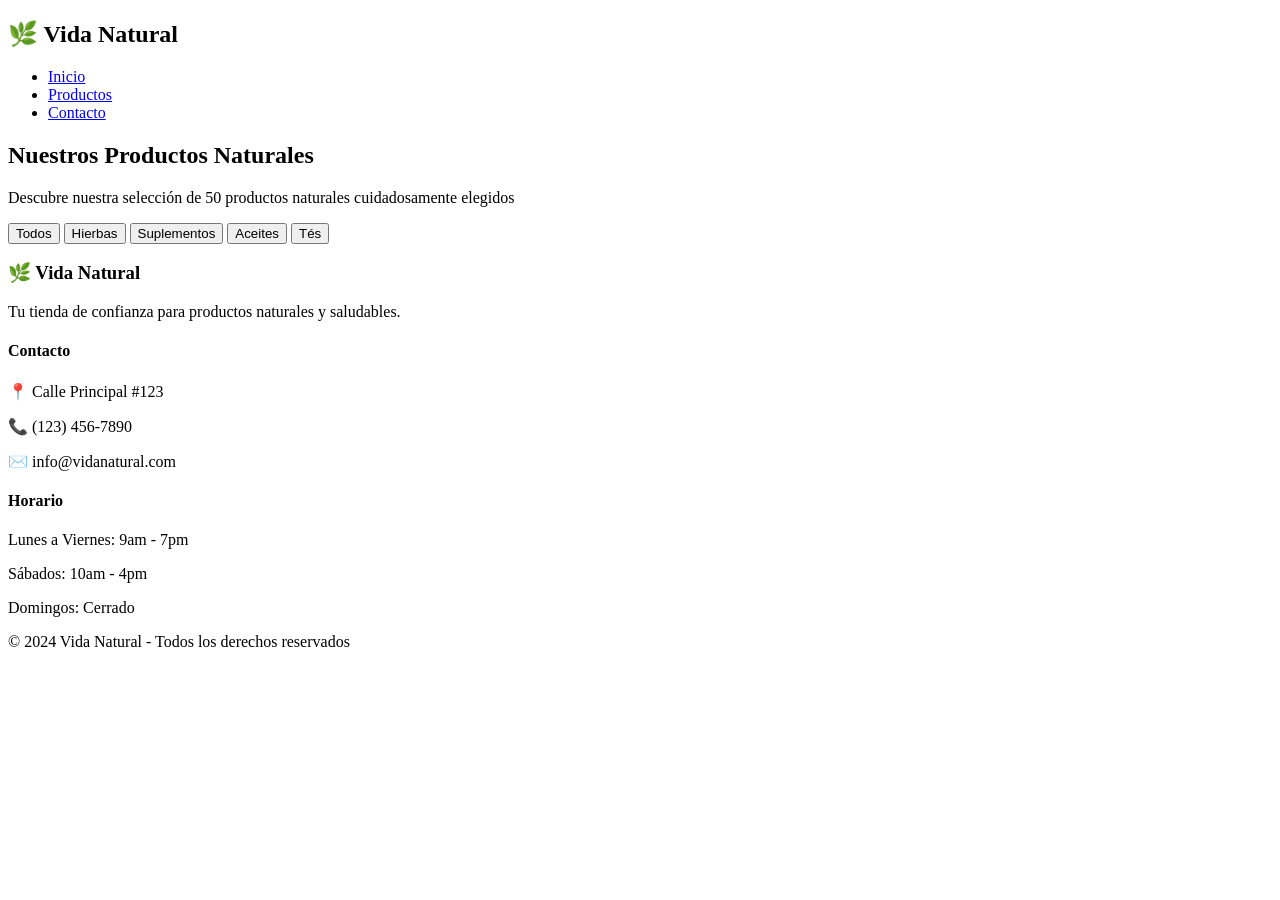
==== productos.html @ 3e50e72c "Create productos.html" ====
<!DOCTYPE html>
<html lang="es">
<head>
    <meta charset="UTF-8">
    <meta name="viewport" content="width=device-width, initial-scale=1.0">
    <title>Productos - Vida Natural</title>
    <link rel="stylesheet" href="styles.css">
    <link href="https://fonts.googleapis.com/css2?family=Poppins:wght@300;400;600;700&display=swap" rel="stylesheet">
</head>
<body>
    <nav class="navbar">
        <div class="container">
            <div class="logo">
                <h1>🌿 Vida Natural</h1>
            </div>
            <ul class="nav-links">
                <li><a href="index.html">Inicio</a></li>
                <li><a href="productos.html" class="active">Productos</a></li>
                <li><a href="index.html#contacto">Contacto</a></li>
            </ul>
        </div>
    </nav>

    <section class="products-header">
        <div class="container">
            <h1>Nuestros Productos Naturales</h1>
            <p>Descubre nuestra selección de 50 productos naturales cuidadosamente elegidos</p>
        </div>
    </section>

    <section class="filters">
        <div class="container">
            <div class="filter-buttons">
                <button class="filter-btn active" onclick="filterProducts('todos')">Todos</button>
                <button class="filter-btn" onclick="filterProducts('hierbas')">Hierbas</button>
                <button class="filter-btn" onclick="filterProducts('suplementos')">Suplementos</button>
                <button class="filter-btn" onclick="filterProducts('aceites')">Aceites</button>
                <button class="filter-btn" onclick="filterProducts('tes')">Tés</button>
            </div>
        </div>
    </section>

    <section class="products-grid-section">
        <div class="container">
            <div class="products-grid" id="productsContainer">
                <!-- Los productos se cargarán aquí mediante JavaScript -->
            </div>
        </div>
    </section>

    <footer>
        <div class="container">
            <div class="footer-content">
                <div class="footer-section">
                    <h3>🌿 Vida Natural</h3>
                    <p>Tu tienda de confianza para productos naturales y saludables.</p>
                </div>
                <div class="footer-section">
                    <h4>Contacto</h4>
                    <p>📍 Calle Principal #123</p>
                    <p>📞 (123) 456-7890</p>
                    <p>✉️ info@vidanatural.com</p>
                </div>
                <div class="footer-section">
                    <h4>Horario</h4>
                    <p>Lunes a Viernes: 9am - 7pm</p>
                    <p>Sábados: 10am - 4pm</p>
                    <p>Domingos: Cerrado</p>
                </div>
            </div>
            <div class="footer-bottom">
                <p>&copy; 2024 Vida Natural - Todos los derechos reservados</p>
            </div>
        </div>
    </footer>

    <script src="productos.js"></script>
</body>
</html>
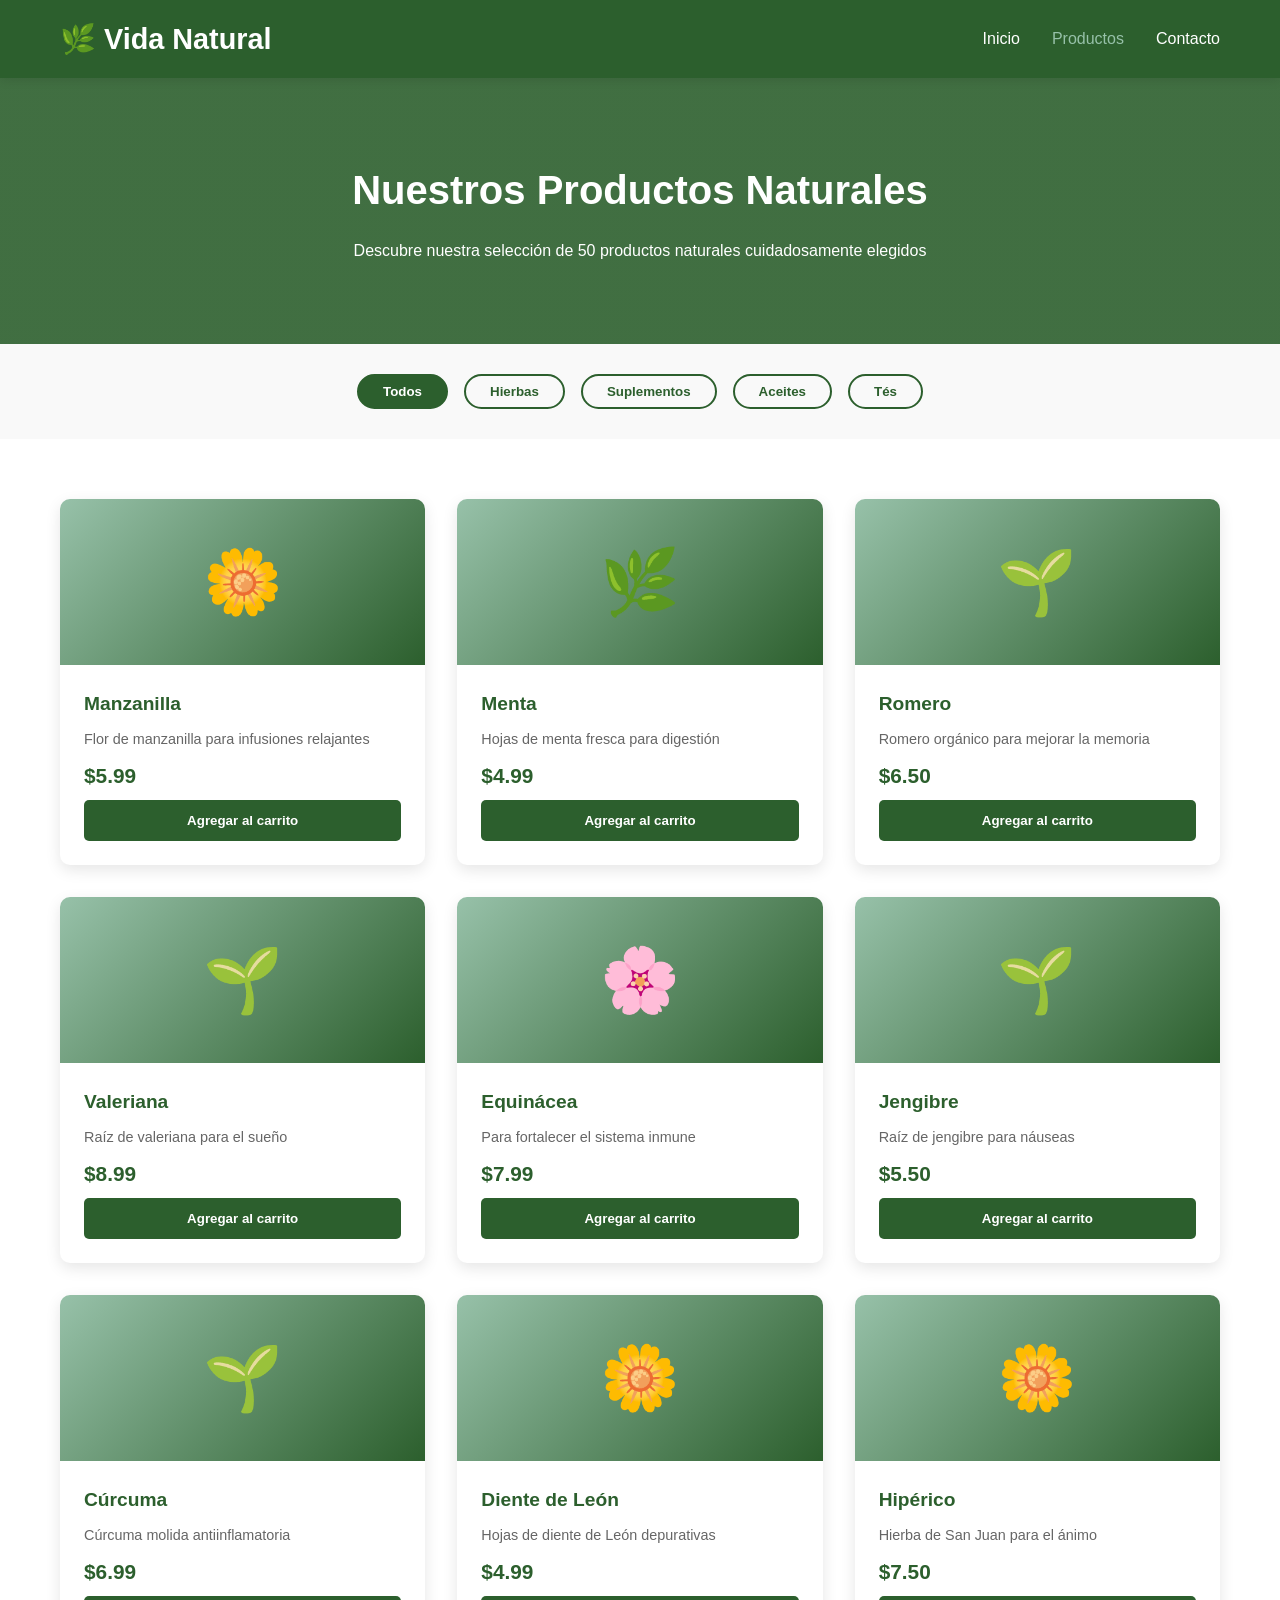
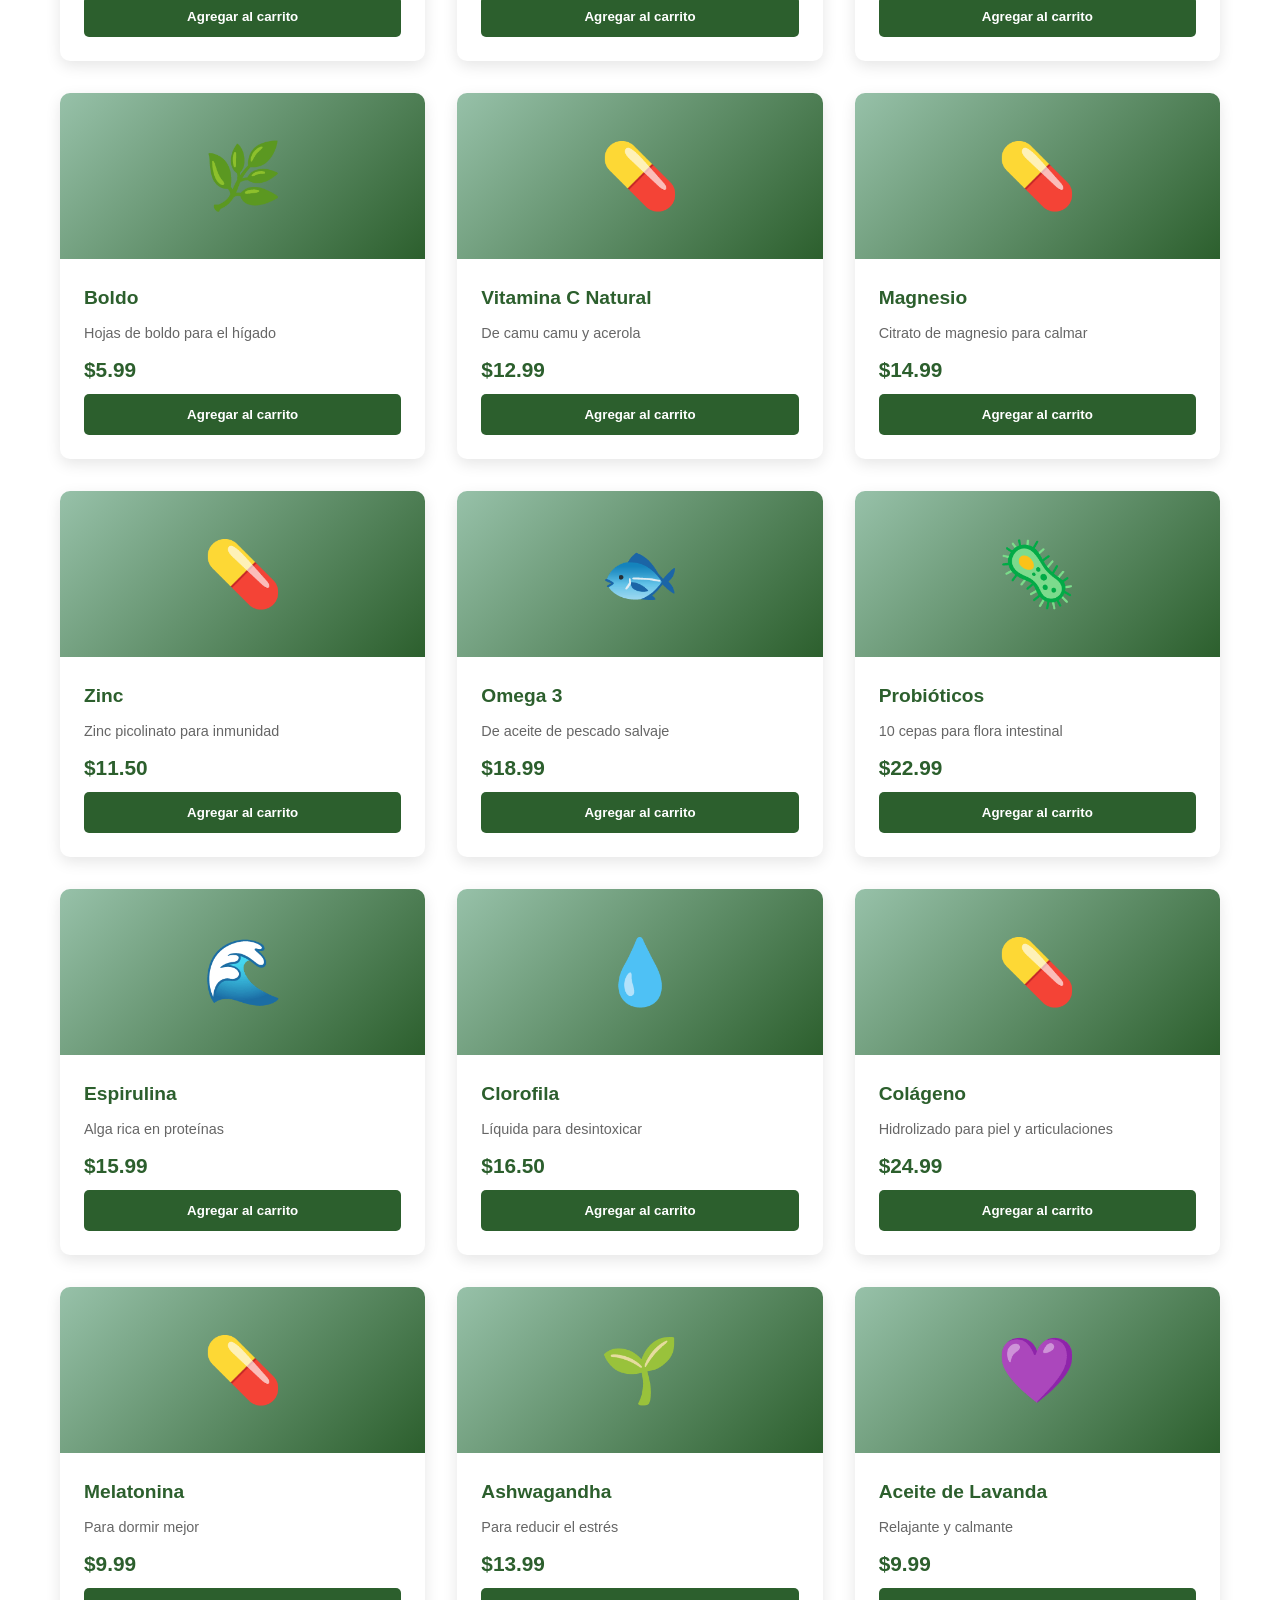
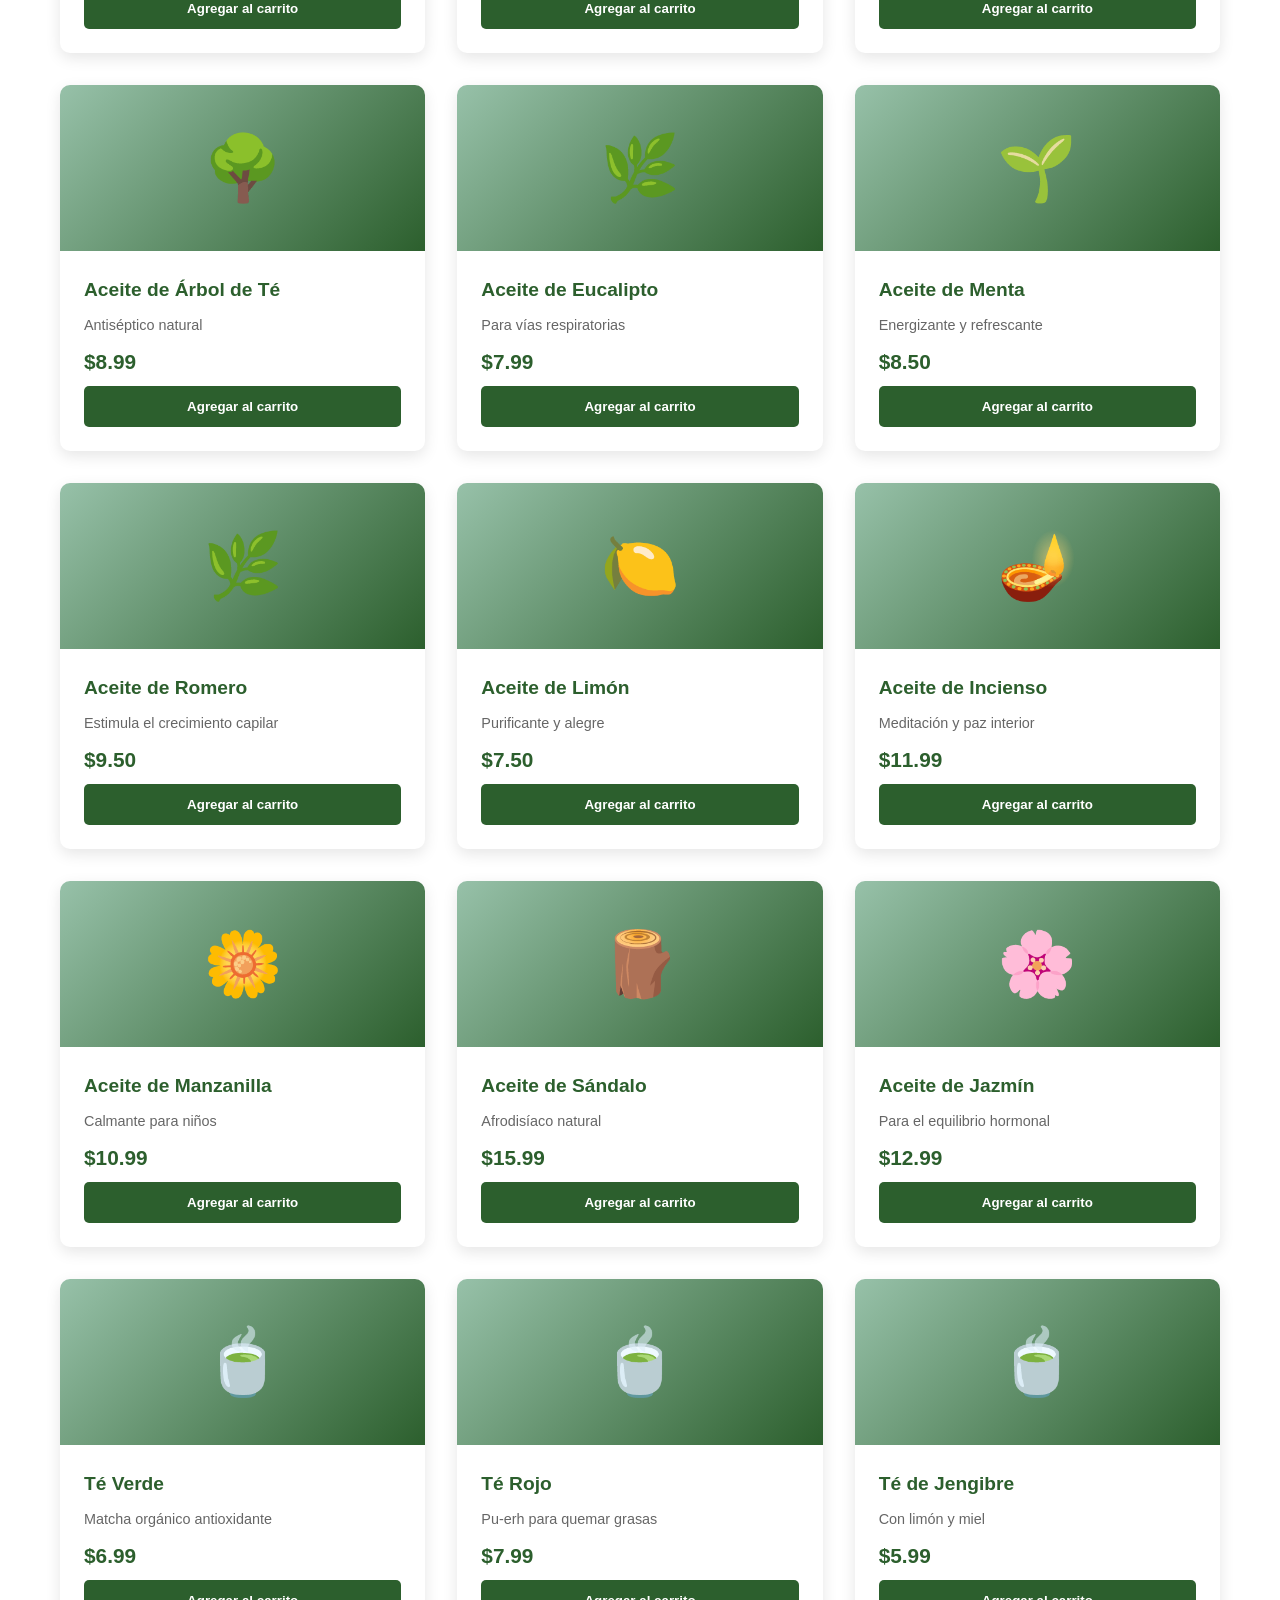
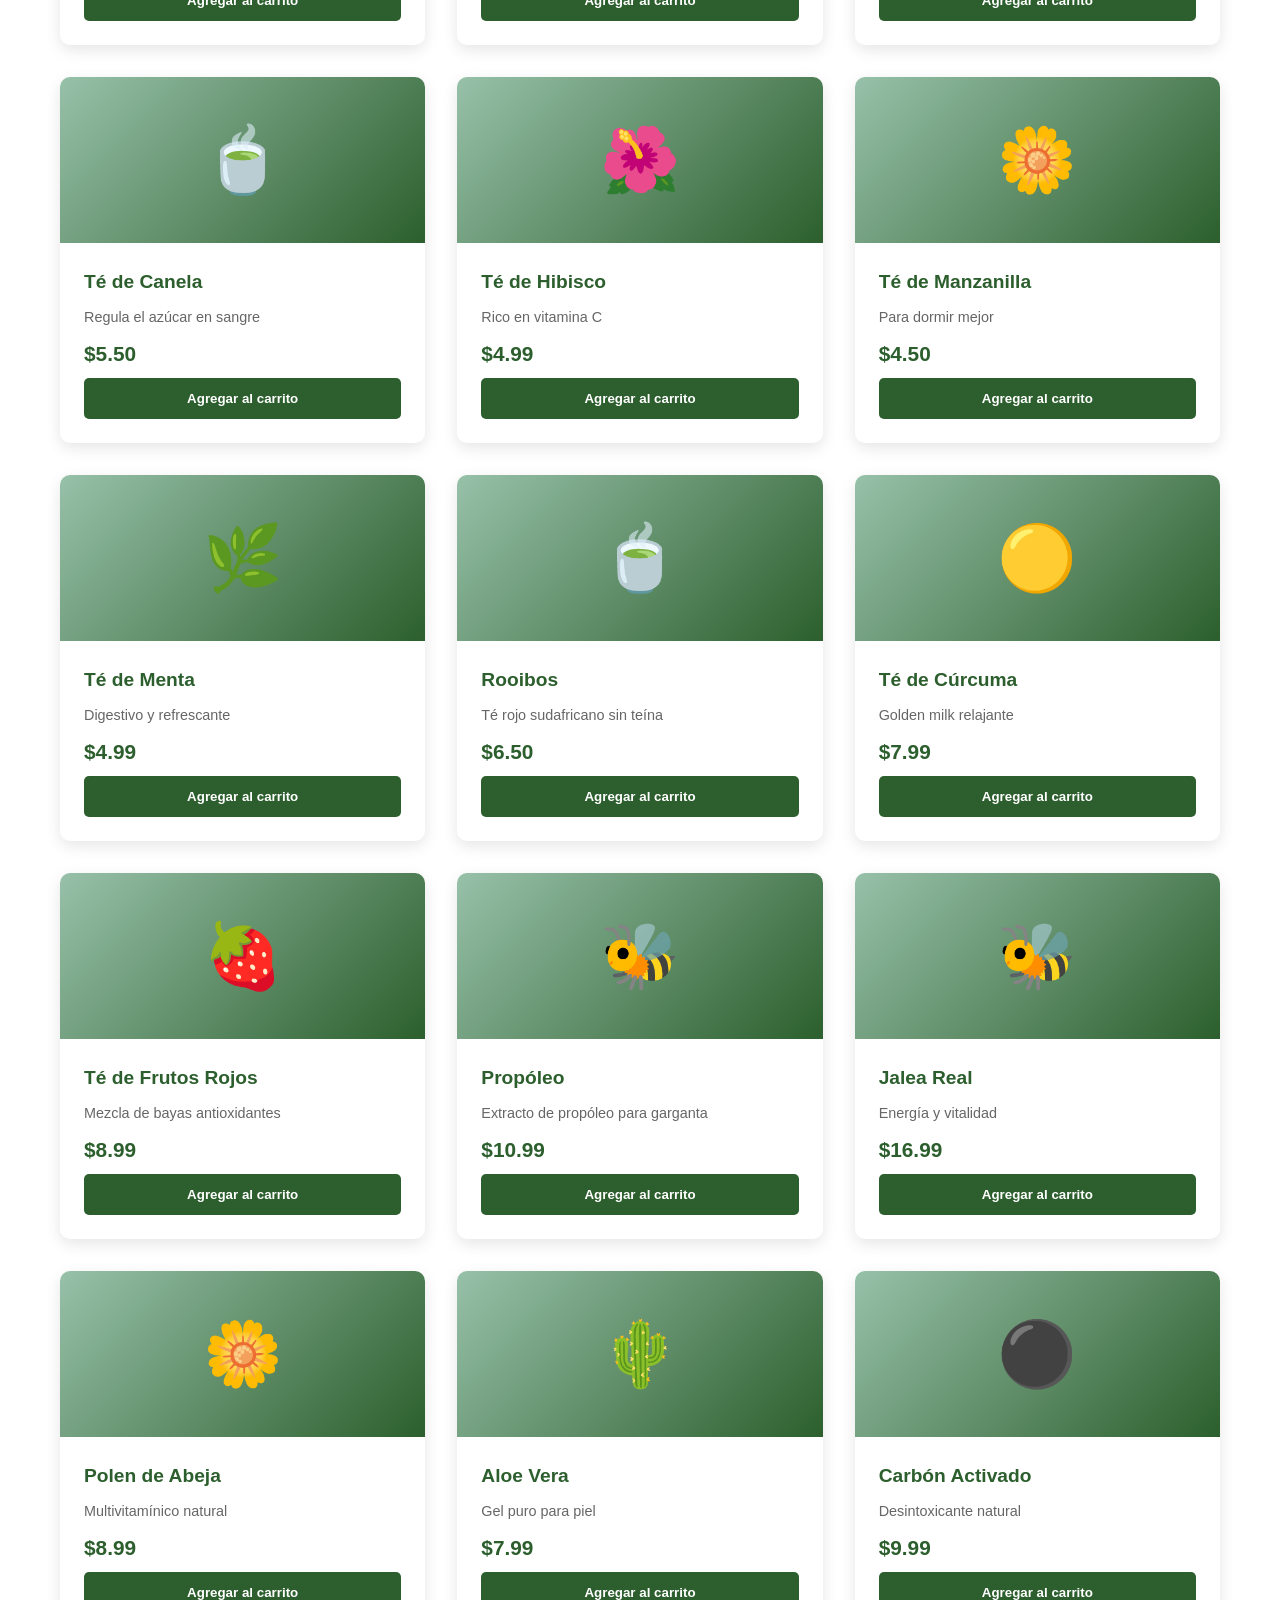
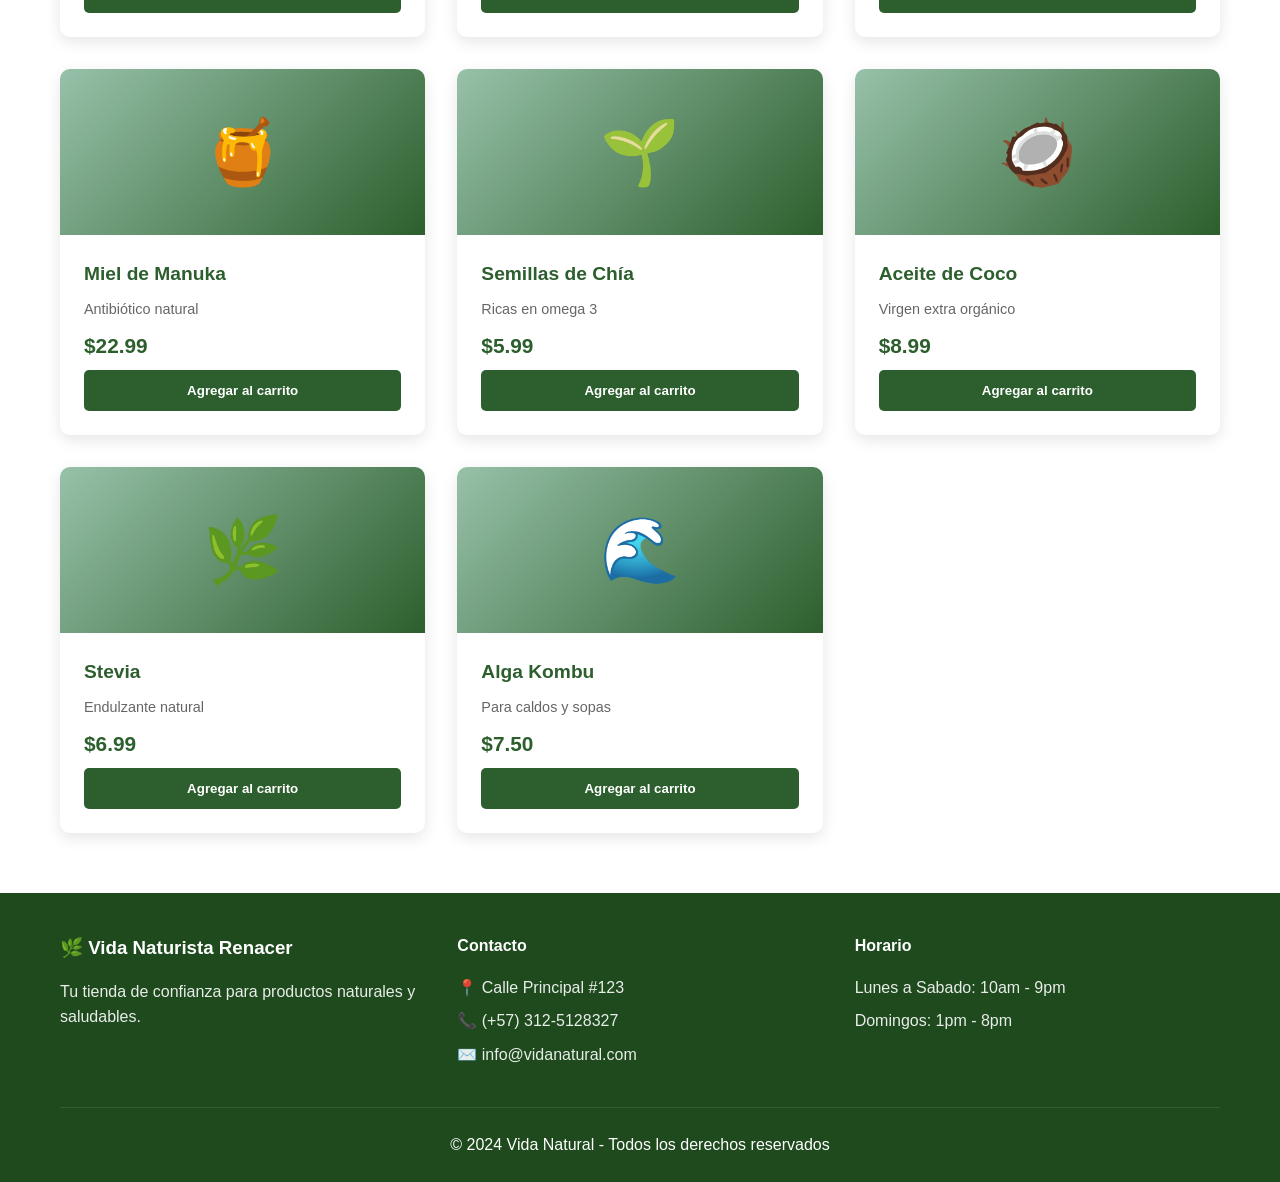
==== commit 41c4f20e: "Update productos.html" ====
--- a/productos.html
+++ b/productos.html
@@ -52,20 +52,19 @@
         <div class="container">
             <div class="footer-content">
                 <div class="footer-section">
-                    <h3>🌿 Vida Natural</h3>
+                    <h3>🌿 Vida Naturista Renacer</h3>
                     <p>Tu tienda de confianza para productos naturales y saludables.</p>
                 </div>
                 <div class="footer-section">
                     <h4>Contacto</h4>
                     <p>📍 Calle Principal #123</p>
-                    <p>📞 (123) 456-7890</p>
+                    <p>📞 (+57) 312-5128327</p>
                     <p>✉️ info@vidanatural.com</p>
                 </div>
                 <div class="footer-section">
                     <h4>Horario</h4>
-                    <p>Lunes a Viernes: 9am - 7pm</p>
-                    <p>Sábados: 10am - 4pm</p>
-                    <p>Domingos: Cerrado</p>
+                    <p>Lunes a Sabado: 10am - 9pm</p>
+                    <p>Domingos: 1pm - 8pm</p>
                 </div>
             </div>
             <div class="footer-bottom">
--- a/styles.css
+++ b/styles.css
@@ -0,0 +1,388 @@
+* {
+    margin: 0;
+    padding: 0;
+    box-sizing: border-box;
+}
+
+body {
+    font-family: 'Poppins', sans-serif;
+    line-height: 1.6;
+    color: #333;
+}
+
+.container {
+    max-width: 1200px;
+    margin: 0 auto;
+    padding: 0 20px;
+}
+
+/* Navbar */
+.navbar {
+    background: #2c5f2d;
+    color: white;
+    padding: 1rem 0;
+    position: sticky;
+    top: 0;
+    z-index: 100;
+    box-shadow: 0 2px 10px rgba(0,0,0,0.1);
+}
+
+.navbar .container {
+    display: flex;
+    justify-content: space-between;
+    align-items: center;
+}
+
+.logo h1 {
+    font-size: 1.8rem;
+    font-weight: 700;
+}
+
+.nav-links {
+    display: flex;
+    list-style: none;
+    gap: 2rem;
+}
+
+.nav-links a {
+    color: white;
+    text-decoration: none;
+    font-weight: 500;
+    transition: color 0.3s;
+}
+
+.nav-links a:hover,
+.nav-links a.active {
+    color: #97c1a9;
+}
+
+/* Hero Section */
+.hero {
+    background: linear-gradient(rgba(44, 95, 45, 0.8), rgba(44, 95, 45, 0.8)),
+                url('https://images.unsplash.com/photo-1544367567-0f2fcb009e0b?ixlib=rb-1.2.1&auto=format&fit=crop&w=1350&q=80');
+    background-size: cover;
+    background-position: center;
+    color: white;
+    text-align: center;
+    padding: 150px 0;
+}
+
+.hero-content h1 {
+    font-size: 3rem;
+    margin-bottom: 1rem;
+    animation: fadeInUp 1s ease;
+}
+
+.subtitle {
+    font-size: 1.3rem;
+    opacity: 0.9;
+}
+
+/* Benefits Section */
+.benefits {
+    padding: 80px 0;
+    background: #f9f9f9;
+}
+
+.section-title {
+    text-align: center;
+    font-size: 2.5rem;
+    margin-bottom: 3rem;
+    color: #2c5f2d;
+}
+
+.benefits-grid {
+    display: grid;
+    grid-template-columns: repeat(auto-fit, minmax(250px, 1fr));
+    gap: 2rem;
+}
+
+.benefit-card {
+    text-align: center;
+    padding: 2rem;
+    background: white;
+    border-radius: 15px;
+    box-shadow: 0 5px 15px rgba(0,0,0,0.1);
+    transition: transform 0.3s;
+}
+
+.benefit-card:hover {
+    transform: translateY(-10px);
+}
+
+.benefit-icon {
+    font-size: 3rem;
+    margin-bottom: 1rem;
+}
+
+.benefit-card h3 {
+    color: #2c5f2d;
+    margin-bottom: 0.5rem;
+}
+
+/* Info Section */
+.info-section {
+    padding: 80px 0;
+}
+
+.info-content {
+    display: grid;
+    grid-template-columns: 1fr 1fr;
+    gap: 4rem;
+    align-items: center;
+}
+
+.info-text h2 {
+    font-size: 2.2rem;
+    color: #2c5f2d;
+    margin-bottom: 1.5rem;
+}
+
+.info-text p {
+    margin-bottom: 1rem;
+    color: #666;
+}
+
+.info-image img {
+    width: 100%;
+    border-radius: 10px;
+    box-shadow: 0 10px 30px rgba(0,0,0,0.15);
+}
+
+.btn-primary {
+    display: inline-block;
+    background: #2c5f2d;
+    color: white;
+    padding: 1rem 2rem;
+    border-radius: 30px;
+    text-decoration: none;
+    margin-top: 1.5rem;
+    font-weight: 600;
+    transition: background 0.3s, transform 0.3s;
+}
+
+.btn-primary:hover {
+    background: #1e4a1e;
+    transform: translateX(10px);
+}
+
+/* Testimonials */
+.testimonials {
+    padding: 80px 0;
+    background: #f9f9f9;
+}
+
+.testimonials-grid {
+    display: grid;
+    grid-template-columns: repeat(auto-fit, minmax(300px, 1fr));
+    gap: 2rem;
+}
+
+.testimonial-card {
+    background: white;
+    padding: 2rem;
+    border-radius: 10px;
+    box-shadow: 0 5px 15px rgba(0,0,0,0.1);
+    text-align: center;
+}
+
+.testimonial-card p {
+    font-style: italic;
+    margin-bottom: 1rem;
+}
+
+.testimonial-card h4 {
+    color: #2c5f2d;
+}
+
+/* Products Page Styles */
+.products-header {
+    background: linear-gradient(rgba(44, 95, 45, 0.9), rgba(44, 95, 45, 0.9)),
+                url('https://images.unsplash.com/photo-1544367567-0f2fcb009e0b?ixlib=rb-1.2.1&auto=format&fit=crop&w=1350&q=80');
+    color: white;
+    text-align: center;
+    padding: 80px 0;
+}
+
+.products-header h1 {
+    font-size: 2.5rem;
+    margin-bottom: 1rem;
+}
+
+.filters {
+    padding: 30px 0;
+    background: #f9f9f9;
+}
+
+.filter-buttons {
+    display: flex;
+    justify-content: center;
+    gap: 1rem;
+    flex-wrap: wrap;
+}
+
+.filter-btn {
+    padding: 0.5rem 1.5rem;
+    border: 2px solid #2c5f2d;
+    background: transparent;
+    color: #2c5f2d;
+    border-radius: 25px;
+    cursor: pointer;
+    font-weight: 600;
+    transition: all 0.3s;
+}
+
+.filter-btn:hover,
+.filter-btn.active {
+    background: #2c5f2d;
+    color: white;
+}
+
+.products-grid-section {
+    padding: 60px 0;
+}
+
+.products-grid {
+    display: grid;
+    grid-template-columns: repeat(auto-fill, minmax(280px, 1fr));
+    gap: 2rem;
+}
+
+.product-card {
+    background: white;
+    border-radius: 10px;
+    overflow: hidden;
+    box-shadow: 0 5px 15px rgba(0,0,0,0.1);
+    transition: transform 0.3s;
+}
+
+.product-card:hover {
+    transform: translateY(-5px);
+    box-shadow: 0 8px 25px rgba(0,0,0,0.15);
+}
+
+.product-icon {
+    font-size: 4rem;
+    text-align: center;
+    padding: 2rem;
+    background: linear-gradient(135deg, #97c1a9, #2c5f2d);
+    color: white;
+}
+
+.product-info {
+    padding: 1.5rem;
+}
+
+.product-info h3 {
+    color: #2c5f2d;
+    margin-bottom: 0.5rem;
+    font-size: 1.2rem;
+}
+
+.product-description {
+    color: #666;
+    font-size: 0.9rem;
+    margin-bottom: 0.5rem;
+}
+
+.product-price {
+    font-size: 1.3rem;
+    font-weight: 700;
+    color: #2c5f2d;
+    margin: 0.5rem 0;
+}
+
+.btn-add {
+    background: #2c5f2d;
+    color: white;
+    border: none;
+    padding: 0.8rem;
+    border-radius: 5px;
+    cursor: pointer;
+    width: 100%;
+    font-weight: 600;
+    transition: background 0.3s;
+}
+
+.btn-add:hover {
+    background: #1e4a1e;
+}
+
+/* Footer */
+footer {
+    background: #1e4a1e;
+    color: white;
+    padding: 40px 0 0;
+}
+
+.footer-content {
+    display: grid;
+    grid-template-columns: repeat(auto-fit, minmax(250px, 1fr));
+    gap: 2rem;
+    margin-bottom: 2rem;
+}
+
+.footer-section h3,
+.footer-section h4 {
+    margin-bottom: 1rem;
+}
+
+.footer-section p {
+    margin-bottom: 0.5rem;
+    opacity: 0.9;
+}
+
+.footer-bottom {
+    text-align: center;
+    padding: 1.5rem 0;
+    border-top: 1px solid rgba(255,255,255,0.1);
+}
+
+/* Animations */
+@keyframes fadeInUp {
+    from {
+        opacity: 0;
+        transform: translateY(30px);
+    }
+    to {
+        opacity: 1;
+        transform: translateY(0);
+    }
+}
+
+/* Responsive Design */
+@media (max-width: 768px) {
+    .navbar .container {
+        flex-direction: column;
+        gap: 1rem;
+    }
+    
+    .nav-links {
+        gap: 1rem;
+    }
+    
+    .hero-content h1 {
+        font-size: 2rem;
+    }
+    
+    .info-content {
+        grid-template-columns: 1fr;
+    }
+    
+    .info-text {
+        text-align: center;
+    }
+    
+    .filter-buttons {
+        flex-direction: column;
+        align-items: center;
+    }
+    
+    .filter-btn {
+        width: 80%;
+    }
+    
+    .section-title {
+        font-size: 2rem;
+    }
+}
